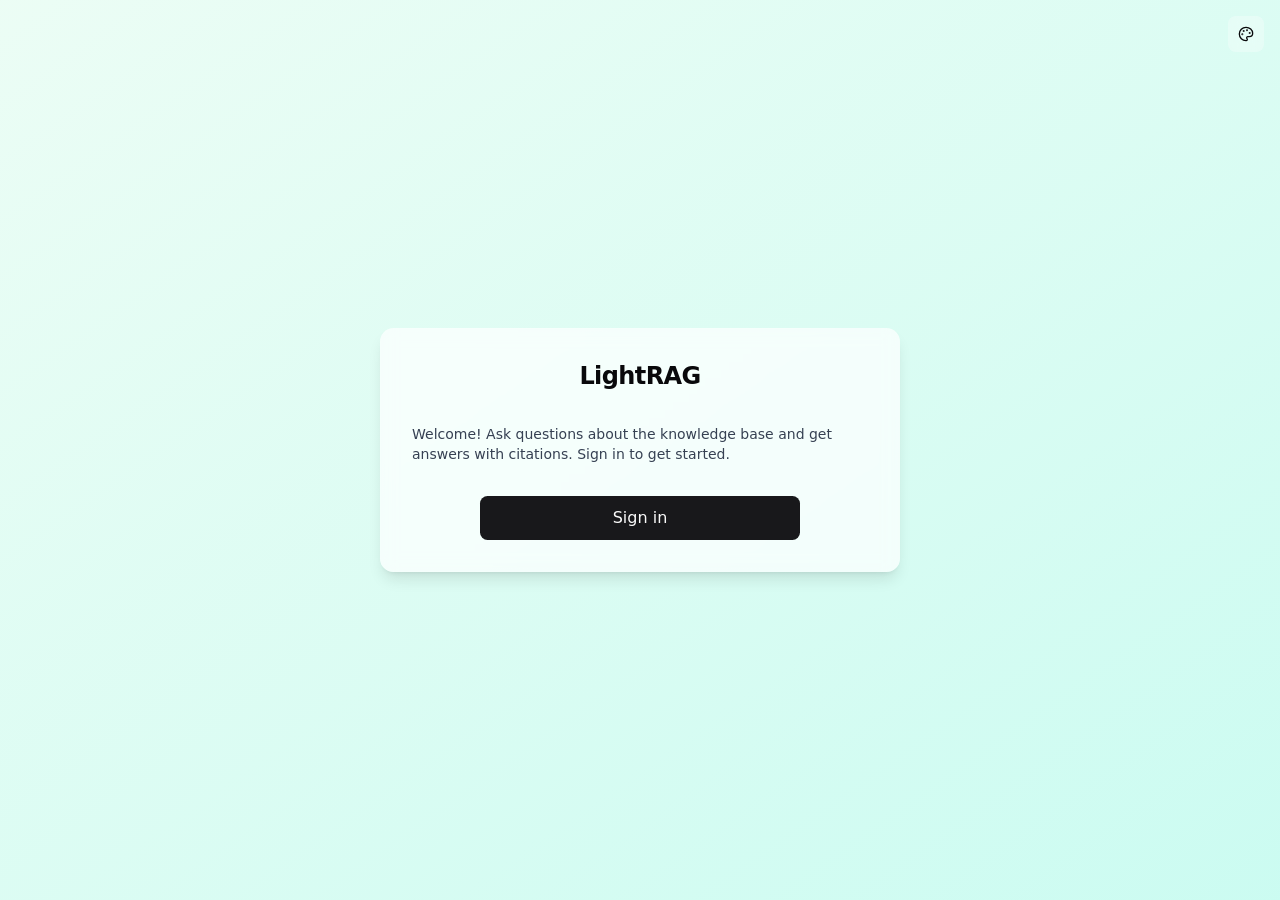
==== webui/workspace.html @ 4b789178 "Knowledge base on LightRAG v1.5.7 with a Thai/English web UI and mcp-lightrag - docker compose: the " ====
<!doctype html>
<html lang="en">
  <head>
    <meta charset="UTF-8" />
    <meta http-equiv="Cache-Control" content="no-cache, no-store, must-revalidate" />
    <meta http-equiv="Pragma" content="no-cache" />
    <meta http-equiv="Expires" content="0" />
    <meta name="viewport" content="width=device-width, initial-scale=1.0, viewport-fit=cover" />
    <title>คลังความรู้ (Knowledge Base)</title>
    <!-- __LIGHTRAG_RUNTIME_CONFIG__ -->
    <script type="module" crossorigin src="./assets/workspace-CDjs460C.js"></script>
    <link rel="modulepreload" crossorigin href="./assets/rolldown-runtime-hePW80VL.js">
    <link rel="modulepreload" crossorigin href="./assets/katex-CVDP9Zk8.js">
    <link rel="modulepreload" crossorigin href="./assets/preload-helper-DuqgYnXA.js">
    <link rel="modulepreload" crossorigin href="./assets/copy-tex-tgw-hC4n.js">
    <link rel="stylesheet" crossorigin href="./assets/copy-tex-CoXu1Q5Z.css">
  </head>
  <body>
    <div id="root"></div>
  </body>
</html>
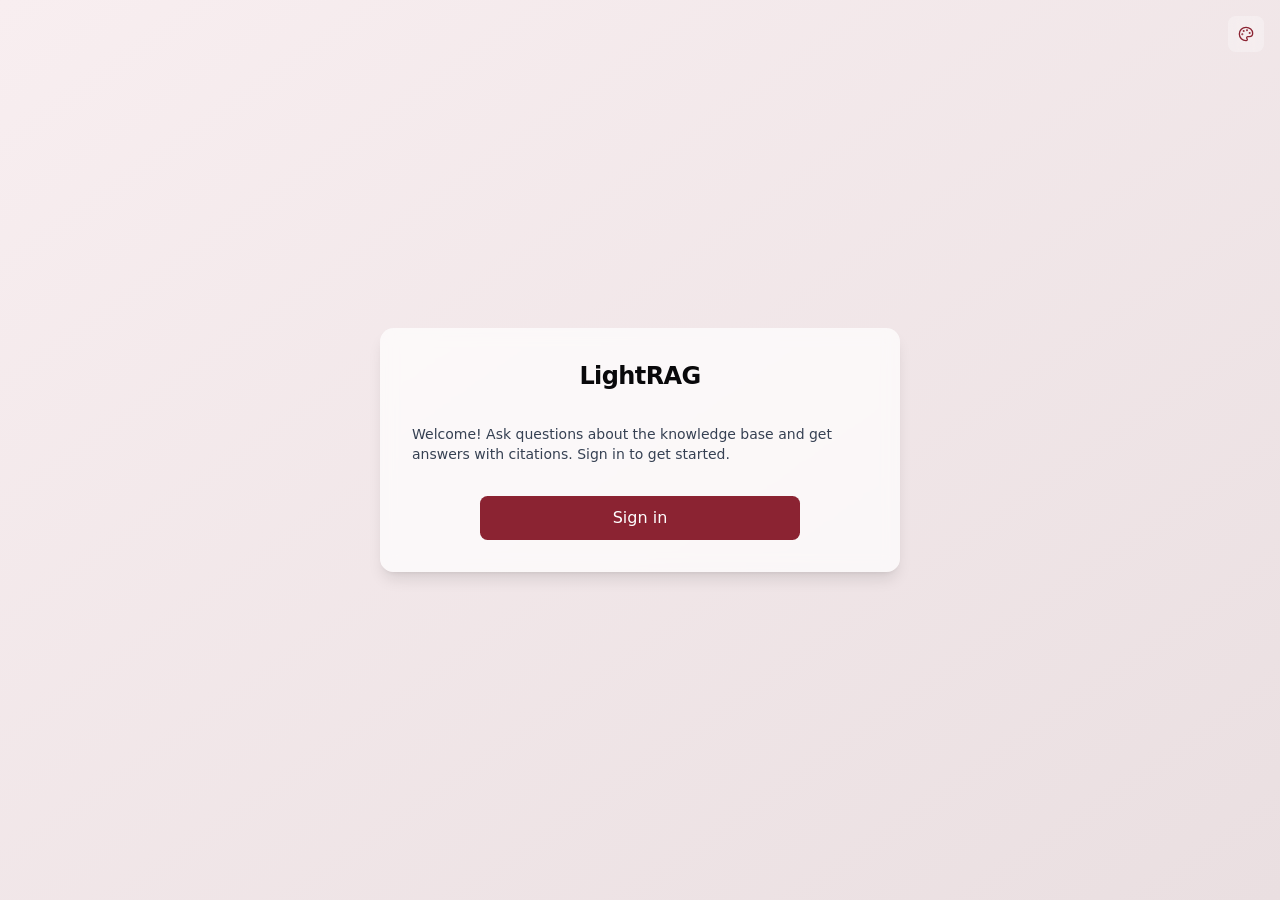
==== commit 03c32c0d: "Web UI: brand color #8B2332 for buttons and icons, no guest-mode badge Status dots keep green / red." ====
--- a/webui/workspace.html
+++ b/webui/workspace.html
@@ -8,12 +8,12 @@
     <meta name="viewport" content="width=device-width, initial-scale=1.0, viewport-fit=cover" />
     <title>คลังความรู้ (Knowledge Base)</title>
     <!-- __LIGHTRAG_RUNTIME_CONFIG__ -->
-    <script type="module" crossorigin src="./assets/workspace-CDjs460C.js"></script>
+    <script type="module" crossorigin src="./assets/workspace-DFyr-4xD.js"></script>
     <link rel="modulepreload" crossorigin href="./assets/rolldown-runtime-hePW80VL.js">
     <link rel="modulepreload" crossorigin href="./assets/katex-CVDP9Zk8.js">
     <link rel="modulepreload" crossorigin href="./assets/preload-helper-DuqgYnXA.js">
-    <link rel="modulepreload" crossorigin href="./assets/copy-tex-tgw-hC4n.js">
-    <link rel="stylesheet" crossorigin href="./assets/copy-tex-CoXu1Q5Z.css">
+    <link rel="modulepreload" crossorigin href="./assets/copy-tex-Cp75gNLB.js">
+    <link rel="stylesheet" crossorigin href="./assets/copy-tex-U9HqtVmV.css">
   </head>
   <body>
     <div id="root"></div>
